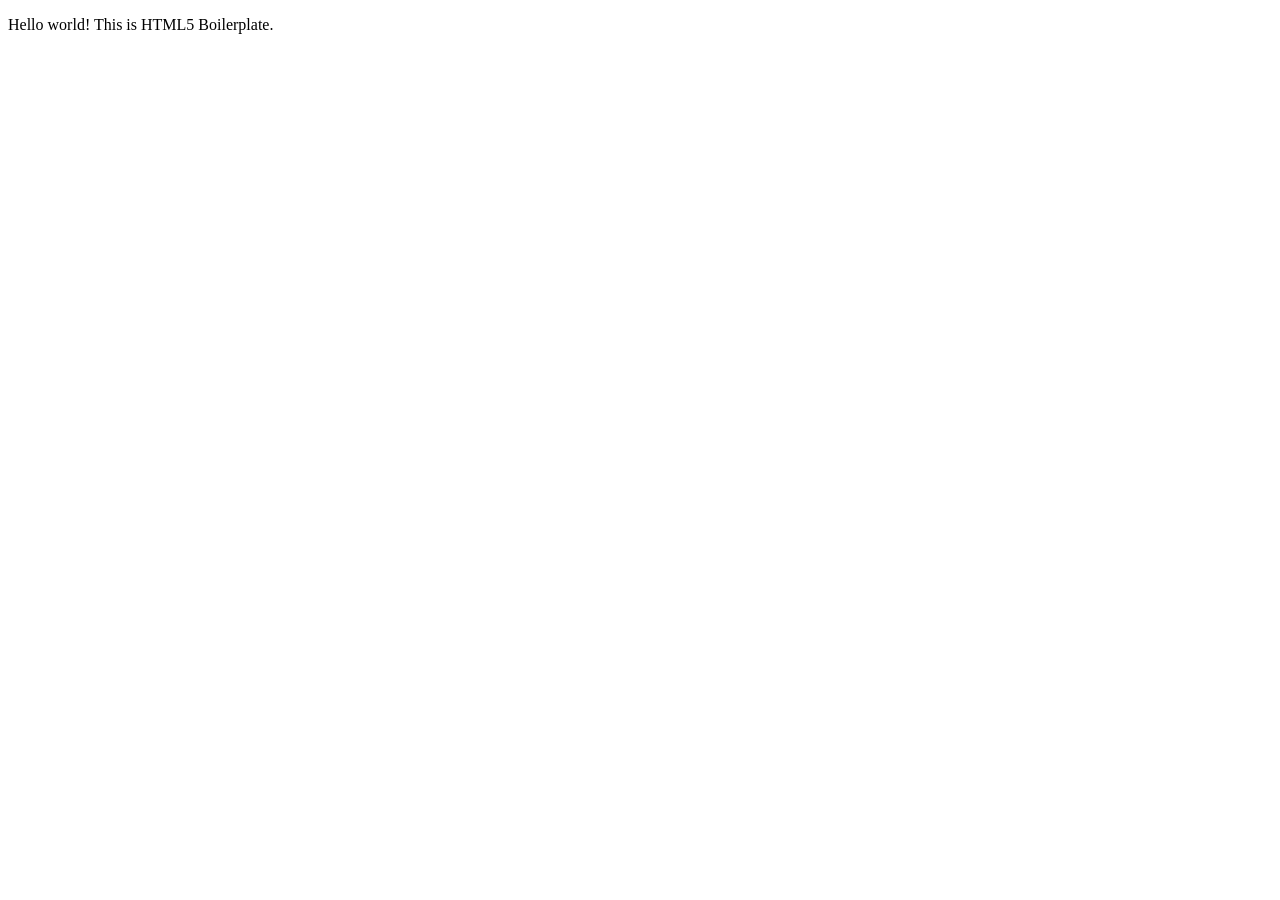
==== index.html @ 56082d40 "Commit html5 boilerplate" ====
<!DOCTYPE html>
<html class="no-js" lang="">
  <head>
    <meta charset="utf-8" />
    <title></title>
    <meta name="description" content="" />
    <meta name="viewport" content="width=device-width, initial-scale=1" />

    <link rel="manifest" href="site.webmanifest" />
    <link rel="apple-touch-icon" href="icon.png" />
    <!-- Place favicon.ico in the root directory -->

    <link rel="stylesheet" href="css/normalize.css" />
    <link rel="stylesheet" href="css/main.css" />

    <meta name="theme-color" content="#fafafa" />
  </head>

  <body>
    <!--[if IE]>
      <p class="browserupgrade">
        You are using an <strong>outdated</strong> browser. Please
        <a href="https://browsehappy.com/">upgrade your browser</a> to improve
        your experience and security.
      </p>
    <![endif]-->

    <!-- Add your site or application content here -->
    <p>Hello world! This is HTML5 Boilerplate.</p>
    <script src="js/vendor/modernizr-3.8.0.min.js"></script>
    <script
      src="https://code.jquery.com/jquery-3.4.1.min.js"
      integrity="sha256-CSXorXvZcTkaix6Yvo6HppcZGetbYMGWSFlBw8HfCJo="
      crossorigin="anonymous"
    ></script>
    <script>
      window.jQuery ||
        document.write(
          '<script src="js/vendor/jquery-3.4.1.min.js"><\/script>'
        );
    </script>
    <script src="js/plugins.js"></script>
    <script src="js/main.js"></script>

    <!-- Google Analytics: change UA-XXXXX-Y to be your site's ID. -->
    <script>
      window.ga = function () {
        ga.q.push(arguments);
      };
      ga.q = [];
      ga.l = +new Date();
      ga("create", "UA-XXXXX-Y", "auto");
      ga("set", "transport", "beacon");
      ga("send", "pageview");
    </script>
    <script src="https://www.google-analytics.com/analytics.js" async></script>
  </body>
</html>
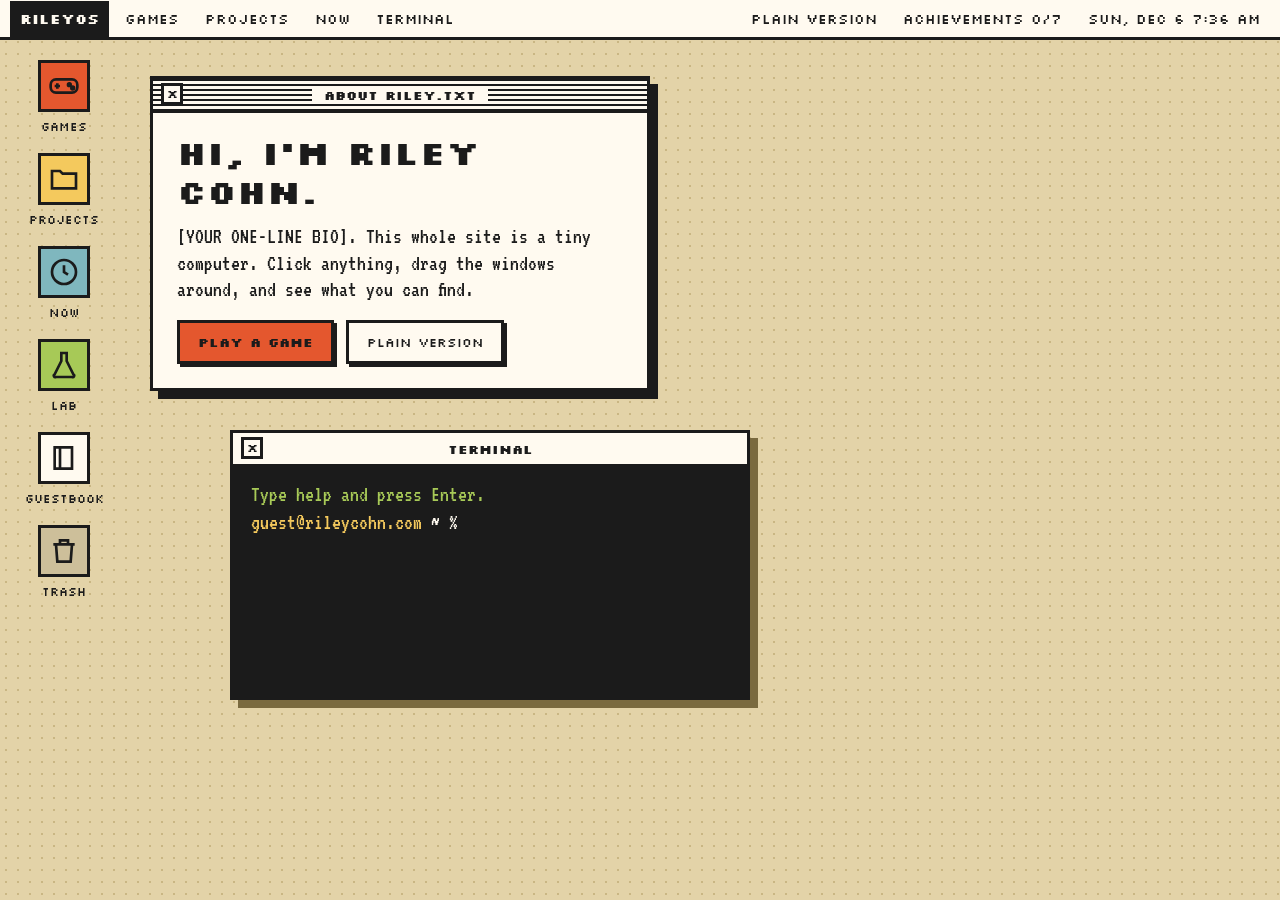
==== commit af51fdbd: "Build RileyOS pixel desktop homepage and cartridge arcade at /games Replace the HTML5 Boilerplate pl" ====
--- a/index.html
+++ b/index.html
@@ -1,58 +1,120 @@
-<!DOCTYPE html>
-<html class="no-js" lang="">
-  <head>
-    <meta charset="utf-8" />
-    <title></title>
-    <meta name="description" content="" />
-    <meta name="viewport" content="width=device-width, initial-scale=1" />
+<!doctype html>
+<html lang="en">
+<head>
+<meta charset="utf-8">
+<title>Riley Cohn</title>
+<meta name="description" content="Riley Cohn's personal site: a tiny desktop computer with games inside.">
+<meta name="viewport" content="width=device-width, initial-scale=1">
+<meta name="theme-color" content="#e3d3a8">
+<link rel="manifest" href="/site.webmanifest">
+<link rel="apple-touch-icon" href="/icon.png">
+<link rel="preconnect" href="https://fonts.googleapis.com">
+<link rel="preconnect" href="https://fonts.gstatic.com" crossorigin>
+<link rel="stylesheet" href="https://fonts.googleapis.com/css2?family=Silkscreen:wght@400;700&family=VT323&display=swap">
+<link rel="stylesheet" href="/css/os.css">
+</head>
+<body>
 
-    <link rel="manifest" href="site.webmanifest" />
-    <link rel="apple-touch-icon" href="icon.png" />
-    <!-- Place favicon.ico in the root directory -->
+<header class="menubar">
+  <button class="logo" data-open="about">RileyOS</button>
+  <a href="/games/">Games</a>
+  <button data-open="projects">Projects</button>
+  <button data-open="now">Now</button>
+  <button data-open="terminal">Terminal</button>
+  <span class="spacer"></span>
+  <button id="mode">Plain version</button>
+  <button id="ach-count" data-open="achievements">Achievements</button>
+  <span id="clock"></span>
+</header>
 
-    <link rel="stylesheet" href="css/normalize.css" />
-    <link rel="stylesheet" href="css/main.css" />
+<main class="desktop" id="desktop">
 
-    <meta name="theme-color" content="#fafafa" />
-  </head>
+  <nav class="icons" aria-label="Desktop">
+    <a class="icon" href="/games/"><span class="tile" style="background: var(--red)"><svg viewBox="0 0 24 24" aria-hidden="true"><rect x="2" y="7" width="20" height="10" rx="4"/><path d="M7 10v4M5 12h4"/><circle cx="16" cy="11" r="1"/><circle cx="18.5" cy="13.5" r="1"/></svg></span><span class="label">Games</span></a>
+    <button class="icon" data-open="projects"><span class="tile" style="background: var(--yellow)"><svg viewBox="0 0 24 24" aria-hidden="true"><path d="M3 6h6l2 2h10v11H3z"/></svg></span><span class="label">Projects</span></button>
+    <button class="icon" data-open="now"><span class="tile" style="background: var(--blue)"><svg viewBox="0 0 24 24" aria-hidden="true"><circle cx="12" cy="12" r="9"/><path d="M12 7v5l3 2"/></svg></span><span class="label">Now</span></button>
+    <button class="icon" data-open="lab"><span class="tile" style="background: var(--green)"><svg viewBox="0 0 24 24" aria-hidden="true"><path d="M9 3h6M10 3v6l-5 10a1 1 0 0 0 1 2h12a1 1 0 0 0 1-2l-5-10V3"/></svg></span><span class="label">Lab</span></button>
+    <button class="icon" data-open="guestbook"><span class="tile"><svg viewBox="0 0 24 24" aria-hidden="true"><path d="M5 4h13v16H5zM9 4v16"/></svg></span><span class="label">Guestbook</span></button>
+    <button class="icon" data-open="trash"><span class="tile" style="background: #cdbf9a"><svg viewBox="0 0 24 24" aria-hidden="true"><path d="M4 7h16M9 7V4h6v3M6 7l1 13h10l1-13"/></svg></span><span class="label">Trash</span></button>
+  </nav>
 
-  <body>
-    <!--[if IE]>
-      <p class="browserupgrade">
-        You are using an <strong>outdated</strong> browser. Please
-        <a href="https://browsehappy.com/">upgrade your browser</a> to improve
-        your experience and security.
-      </p>
-    <![endif]-->
+  <!-- TODO(Riley): replace the [BRACKETED] text below with your own words. -->
 
-    <!-- Add your site or application content here -->
-    <p>Hello world! This is HTML5 Boilerplate.</p>
-    <script src="js/vendor/modernizr-3.8.0.min.js"></script>
-    <script
-      src="https://code.jquery.com/jquery-3.4.1.min.js"
-      integrity="sha256-CSXorXvZcTkaix6Yvo6HppcZGetbYMGWSFlBw8HfCJo="
-      crossorigin="anonymous"
-    ></script>
-    <script>
-      window.jQuery ||
-        document.write(
-          '<script src="js/vendor/jquery-3.4.1.min.js"><\/script>'
-        );
-    </script>
-    <script src="js/plugins.js"></script>
-    <script src="js/main.js"></script>
+  <section class="window" id="w-about" data-x="150" data-y="36" style="width: 500px">
+    <div class="titlebar"><button class="close" aria-label="Close About">x</button><span class="title">About Riley.txt</span></div>
+    <div class="content">
+      <h1>Hi, I'm Riley Cohn.</h1>
+      <p>[YOUR ONE-LINE BIO]. This whole site is a tiny computer. Click anything, drag the windows around, and see what you can find.</p>
+      <div class="btn-row">
+        <a class="btn primary" href="/games/">Play a game</a>
+        <button class="btn" data-mode>Plain version</button>
+      </div>
+    </div>
+  </section>
 
-    <!-- Google Analytics: change UA-XXXXX-Y to be your site's ID. -->
-    <script>
-      window.ga = function () {
-        ga.q.push(arguments);
-      };
-      ga.q = [];
-      ga.l = +new Date();
-      ga("create", "UA-XXXXX-Y", "auto");
-      ga("set", "transport", "beacon");
-      ga("send", "pageview");
-    </script>
-    <script src="https://www.google-analytics.com/analytics.js" async></script>
-  </body>
+  <section class="window" id="w-projects" data-x="560" data-y="150" hidden>
+    <div class="titlebar"><button class="close" aria-label="Close Projects">x</button><span class="title">/projects</span></div>
+    <div class="content">
+      <h2>Projects</h2>
+      <ul>
+        <li>[PROJECT 1]: [WHAT IT IS]</li>
+        <li>[PROJECT 2]: [WHAT IT IS]</li>
+        <li><a href="/games/">The arcade</a>: small games I built for fun</li>
+      </ul>
+    </div>
+  </section>
+
+  <section class="window" id="w-now" data-x="700" data-y="60" style="width: 380px" hidden>
+    <div class="titlebar"><button class="close" aria-label="Close Now">x</button><span class="title">now.txt</span></div>
+    <div class="content">
+      <h2>Now</h2>
+      <p id="now-text">[WHAT YOU'RE UP TO THIS MONTH]</p>
+    </div>
+  </section>
+
+  <section class="window" id="w-lab" data-x="420" data-y="230" style="width: 400px" hidden>
+    <div class="titlebar"><button class="close" aria-label="Close Lab">x</button><span class="title">/lab</span></div>
+    <div class="content">
+      <h2>Lab</h2>
+      <p>Half-finished experiments go here. Nothing has escaped yet.</p>
+    </div>
+  </section>
+
+  <section class="window" id="w-guestbook" data-x="480" data-y="120" style="width: 400px" hidden>
+    <div class="titlebar"><button class="close" aria-label="Close Guestbook">x</button><span class="title">Guestbook</span></div>
+    <div class="content">
+      <h2>Guestbook</h2>
+      <p>Coming soon. The pen is still being sharpened.</p>
+    </div>
+  </section>
+
+  <section class="window no-plain" id="w-trash" data-x="300" data-y="200" style="width: 420px" hidden>
+    <div class="titlebar"><button class="close" aria-label="Close Trash">x</button><span class="title">Trash</span></div>
+    <div class="content">
+      <p>1 item</p>
+      <p><b>old_homepage.html</b><br>"Hello world! This is HTML5 Boilerplate."</p>
+    </div>
+  </section>
+
+  <section class="window no-plain" id="w-achievements" data-x="640" data-y="80" style="width: 420px" hidden>
+    <div class="titlebar"><button class="close" aria-label="Close Achievements">x</button><span class="title">Achievements</span></div>
+    <div class="content"><ul class="ach-list" id="ach-list"></ul></div>
+  </section>
+
+  <section class="window terminal" id="w-terminal" data-x="230" data-y="390" style="width: 520px">
+    <div class="titlebar"><button class="close" aria-label="Close Terminal">x</button><span class="title">Terminal</span></div>
+    <div class="content" id="term">
+      <div id="term-log"><div class="out">Type help and press Enter.</div></div>
+      <form id="term-form" autocomplete="off">
+        <label for="term-input"><span class="who">guest@rileycohn.com</span> ~ %</label>
+        <input id="term-input" spellcheck="false" autocapitalize="off">
+      </form>
+    </div>
+  </section>
+
+</main>
+
+<script src="/js/achievements.js"></script>
+<script src="/js/os.js"></script>
+</body>
 </html>
--- a/css/os.css
+++ b/css/os.css
@@ -0,0 +1,113 @@
+/* RileyOS: sand desktop, cream windows, ink borders, hard shadows. */
+:root {
+  --sand: #e3d3a8; --sand-dot: #c9b683; --paper: #fffaf0; --ink: #1b1b1b;
+  --red: #e4572e; --yellow: #f4c95d; --blue: #7fb7be; --green: #a7c957;
+  --pixel: 'Silkscreen', monospace; --mono: 'VT323', monospace;
+}
+* { box-sizing: border-box; }
+html, body { height: 100%; margin: 0; }
+body {
+  display: flex; flex-direction: column; color: var(--ink);
+  background: var(--sand) radial-gradient(var(--sand-dot) 1.5px, transparent 1.5px) 0 0 / 12px 12px;
+  font: 22px/1.2 var(--mono);
+}
+button { font: inherit; color: inherit; cursor: pointer; }
+a { color: var(--ink); }
+a:hover { color: #b93a1a; }
+:focus-visible { outline: 3px dashed var(--red); outline-offset: 2px; }
+h1, h2 { font-family: var(--pixel); margin: 0; line-height: 1.15; }
+h1 { font-size: 34px; }
+h2 { font-size: 18px; }
+p, ul { margin: 0; }
+ul { padding-left: 22px; }
+
+.menubar {
+  flex: none; min-height: 40px; display: flex; flex-wrap: wrap; align-items: center; gap: 4px 6px;
+  padding: 0 10px; background: var(--paper); border-bottom: 3px solid var(--ink);
+  font: 14px var(--pixel);
+}
+.menubar button, .menubar a {
+  min-height: 36px; padding: 0 10px; display: inline-flex; align-items: center;
+  background: none; border: 0; text-decoration: none; color: var(--ink);
+}
+.menubar button:hover, .menubar a:hover { background: var(--ink); color: var(--paper); }
+.menubar .logo { background: var(--ink); color: var(--paper); font-weight: 700; }
+.menubar .spacer { flex: 1; }
+.menubar #clock { padding: 0 10px; }
+
+.desktop { flex: 1; position: relative; overflow: hidden; }
+
+.icons {
+  position: absolute; left: 16px; top: 16px; bottom: 16px; display: flex; flex-direction: column;
+  flex-wrap: wrap; align-content: flex-start; gap: 10px; font: 12px var(--pixel);
+}
+.icon {
+  width: 96px; padding: 4px; display: flex; flex-direction: column; align-items: center; gap: 6px;
+  background: none; border: 0; text-decoration: none; color: var(--ink); text-align: center;
+}
+.icon .tile {
+  width: 52px; height: 52px; display: flex; align-items: center; justify-content: center;
+  border: 3px solid var(--ink); background: var(--paper);
+}
+.icon svg { width: 32px; height: 32px; fill: none; stroke: currentColor; stroke-width: 2; }
+.icon .label { padding: 1px 6px; }
+.icon:hover .label, .icon:focus-visible .label { background: var(--ink); color: var(--paper); }
+.icon:hover .tile { transform: translate(-2px, -2px); box-shadow: 4px 4px 0 var(--ink); }
+
+.window {
+  position: absolute; width: 480px; max-width: calc(100% - 16px); background: var(--paper);
+  border: 3px solid var(--ink); box-shadow: 8px 8px 0 var(--ink);
+}
+.window[hidden] { display: none; }
+.titlebar {
+  height: 34px; display: flex; align-items: center; justify-content: center; position: relative;
+  background: repeating-linear-gradient(var(--ink) 0 2px, var(--paper) 2px 5px);
+  border-bottom: 3px solid var(--ink); cursor: grab; touch-action: none; user-select: none;
+}
+.titlebar:active { cursor: grabbing; }
+.titlebar .title { background: var(--paper); padding: 0 12px; font: 700 13px var(--pixel); }
+.titlebar .close {
+  position: absolute; left: 8px; top: 4px; width: 22px; height: 22px; padding: 0;
+  background: var(--paper); border: 3px solid var(--ink); font: 700 11px/1 var(--pixel);
+}
+.titlebar .close::after { content: ''; position: absolute; inset: -12px; } /* bigger tap target */
+.titlebar .close:hover { background: var(--red); }
+.content { padding: 20px 24px 24px; display: flex; flex-direction: column; gap: 12px; max-height: 60vh; overflow: auto; }
+
+.btn-row { display: flex; flex-wrap: wrap; gap: 12px; margin-top: 6px; font: 13px var(--pixel); }
+.btn {
+  min-height: 44px; padding: 0 18px; display: inline-flex; align-items: center; text-decoration: none;
+  background: var(--paper); color: var(--ink); border: 3px solid var(--ink); box-shadow: 3px 3px 0 var(--ink);
+}
+.btn.primary { background: var(--red); font-weight: 700; }
+.btn:hover { color: var(--ink); transform: translate(-1px, -1px); box-shadow: 4px 4px 0 var(--ink); }
+.btn:active { transform: translate(3px, 3px); box-shadow: none; }
+
+.terminal { background: var(--ink); color: var(--paper); box-shadow: 8px 8px 0 #7a6a3f; }
+.terminal .titlebar { background: var(--paper); color: var(--ink); }
+.terminal .content { height: 230px; gap: 0; padding: 14px 18px; line-height: 1.25; }
+.terminal .who { color: var(--yellow); }
+.terminal .out { color: var(--green); white-space: pre-wrap; }
+.terminal form { display: flex; gap: 8px; }
+.terminal input {
+  flex: 1; min-width: 0; padding: 0; background: none; border: 0; outline: 0;
+  color: var(--paper); font: inherit; caret-color: var(--paper);
+}
+
+.ach-list { list-style: none; padding: 0; display: flex; flex-direction: column; gap: 6px; }
+.ach-list li { display: flex; gap: 10px; align-items: baseline; }
+.ach-list .box { font-family: var(--pixel); font-size: 13px; }
+.ach-list .locked { color: #6b6250; }
+
+/* Plain mode: the same windows as one readable column. Also used on phones. */
+.plain body { display: block; height: auto; }
+.plain .desktop { overflow: visible; max-width: 640px; margin: 0 auto; padding: 16px; display: flex; flex-direction: column; gap: 20px; }
+.plain .icons { position: static; flex-direction: row; justify-content: center; }
+.plain .window { position: static !important; display: block; width: auto !important; max-width: none; }
+.plain .window.terminal, .plain .window.no-plain { display: none; }
+.plain .titlebar { cursor: default; }
+.plain .titlebar .close { display: none; }
+.plain .content { max-height: none; }
+.plain [data-mode], .plain #clock, .plain [data-open='terminal'] { display: none; }
+
+@media (prefers-reduced-motion: reduce) { * { transition: none !important; } }
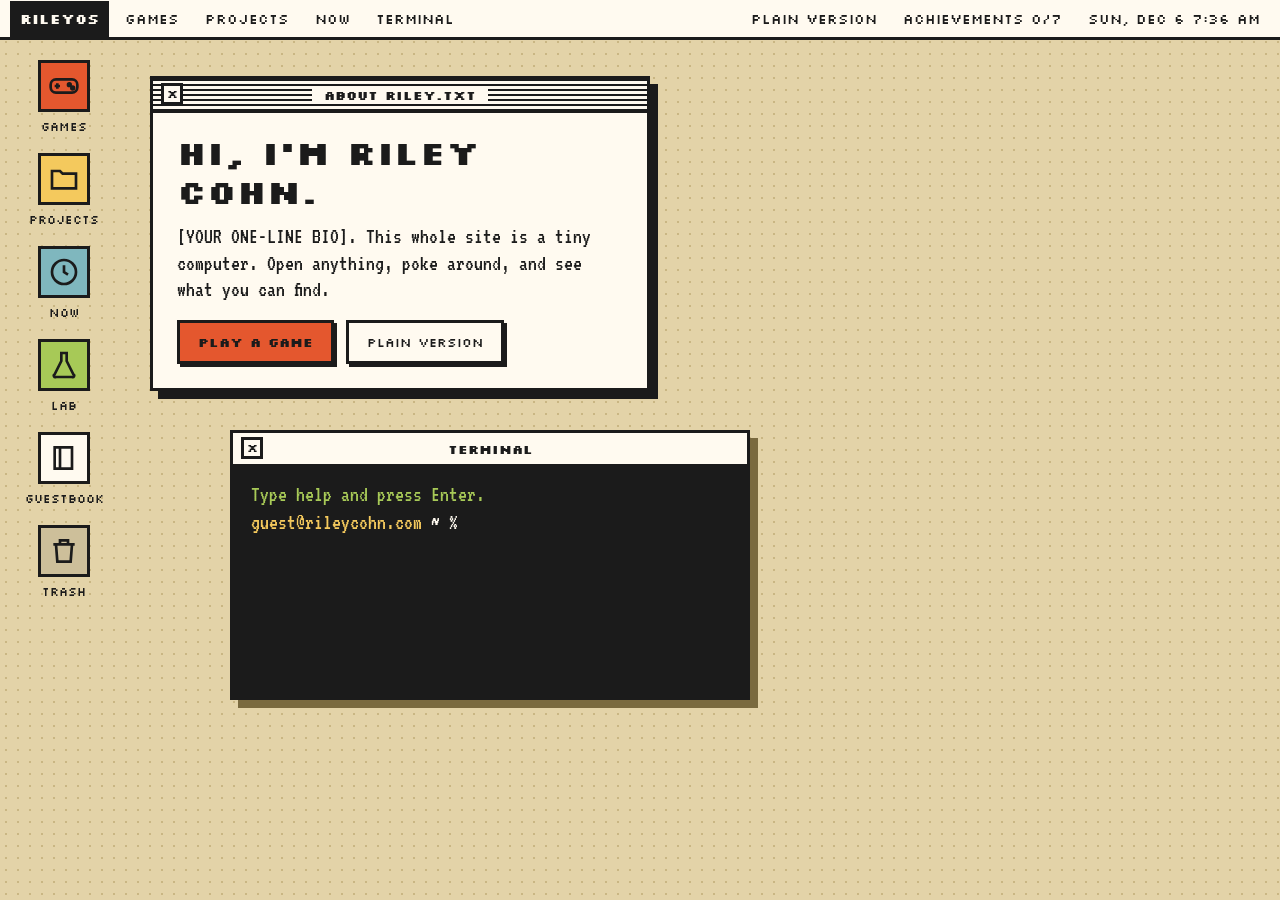
==== commit 17cc48ec: "Give the homepage a phone-OS layout on narrow screens Below 720px RileyOS shows a status bar, a hell" ====
--- a/index.html
+++ b/index.html
@@ -30,8 +30,8 @@
 <main class="desktop" id="desktop">
 
   <nav class="icons" aria-label="Desktop">
-    <a class="icon" href="/games/"><span class="tile" style="background: var(--red)"><svg viewBox="0 0 24 24" aria-hidden="true"><rect x="2" y="7" width="20" height="10" rx="4"/><path d="M7 10v4M5 12h4"/><circle cx="16" cy="11" r="1"/><circle cx="18.5" cy="13.5" r="1"/></svg></span><span class="label">Games</span></a>
-    <button class="icon" data-open="projects"><span class="tile" style="background: var(--yellow)"><svg viewBox="0 0 24 24" aria-hidden="true"><path d="M3 6h6l2 2h10v11H3z"/></svg></span><span class="label">Projects</span></button>
+    <a class="icon in-dock" href="/games/"><span class="tile" style="background: var(--red)"><svg viewBox="0 0 24 24" aria-hidden="true"><rect x="2" y="7" width="20" height="10" rx="4"/><path d="M7 10v4M5 12h4"/><circle cx="16" cy="11" r="1"/><circle cx="18.5" cy="13.5" r="1"/></svg></span><span class="label">Games</span></a>
+    <button class="icon in-dock" data-open="projects"><span class="tile" style="background: var(--yellow)"><svg viewBox="0 0 24 24" aria-hidden="true"><path d="M3 6h6l2 2h10v11H3z"/></svg></span><span class="label">Projects</span></button>
     <button class="icon" data-open="now"><span class="tile" style="background: var(--blue)"><svg viewBox="0 0 24 24" aria-hidden="true"><circle cx="12" cy="12" r="9"/><path d="M12 7v5l3 2"/></svg></span><span class="label">Now</span></button>
     <button class="icon" data-open="lab"><span class="tile" style="background: var(--green)"><svg viewBox="0 0 24 24" aria-hidden="true"><path d="M9 3h6M10 3v6l-5 10a1 1 0 0 0 1 2h12a1 1 0 0 0 1-2l-5-10V3"/></svg></span><span class="label">Lab</span></button>
     <button class="icon" data-open="guestbook"><span class="tile"><svg viewBox="0 0 24 24" aria-hidden="true"><path d="M5 4h13v16H5zM9 4v16"/></svg></span><span class="label">Guestbook</span></button>
@@ -44,7 +44,7 @@
     <div class="titlebar"><button class="close" aria-label="Close About">x</button><span class="title">About Riley.txt</span></div>
     <div class="content">
       <h1>Hi, I'm Riley Cohn.</h1>
-      <p>[YOUR ONE-LINE BIO]. This whole site is a tiny computer. Click anything, drag the windows around, and see what you can find.</p>
+      <p>[YOUR ONE-LINE BIO]. This whole site is a tiny computer. Open anything, poke around, and see what you can find.</p>
       <div class="btn-row">
         <a class="btn primary" href="/games/">Play a game</a>
         <button class="btn" data-mode>Plain version</button>
@@ -112,6 +112,13 @@
     </div>
   </section>
 
+  <nav class="dock" aria-label="Dock">
+    <a class="icon" href="/games/"><span class="tile" style="background: var(--red)"><svg viewBox="0 0 24 24" aria-hidden="true"><rect x="2" y="7" width="20" height="10" rx="4"/><path d="M7 10v4M5 12h4"/><circle cx="16" cy="11" r="1"/><circle cx="18.5" cy="13.5" r="1"/></svg></span><span class="label">Games</span></a>
+    <button class="icon" data-open="projects"><span class="tile" style="background: var(--yellow)"><svg viewBox="0 0 24 24" aria-hidden="true"><path d="M3 6h6l2 2h10v11H3z"/></svg></span><span class="label">Projects</span></button>
+    <button class="icon" data-open="terminal"><span class="tile" style="background: var(--ink); color: var(--paper)"><svg viewBox="0 0 24 24" aria-hidden="true"><path d="M4 5h16v14H4zM7 10l3 2-3 2M12 15h4"/></svg></span><span class="label">Terminal</span></button>
+    <button class="icon" data-open="achievements"><span class="tile" style="background: var(--yellow)"><svg viewBox="0 0 24 24" aria-hidden="true"><path d="M7 4h10v5a5 5 0 0 1-10 0zM12 14v4M8 20h8M7 6H4c0 3 1 4 3 4M17 6h3c0 3-1 4-3 4"/></svg></span><span class="label">Trophies</span></button>
+  </nav>
+
 </main>
 
 <script src="/js/achievements.js"></script>
--- a/css/os.css
+++ b/css/os.css
@@ -99,7 +99,40 @@
 .ach-list .box { font-family: var(--pixel); font-size: 13px; }
 .ach-list .locked { color: #6b6250; }
 
-/* Plain mode: the same windows as one readable column. Also used on phones. */
+.dock { display: none; }
+
+/* Phone mode: status bar, a hello widget, an app grid and a dock. Apps open full screen. */
+.phone .menubar { flex-wrap: nowrap; height: 40px; }
+.phone .menubar > :not(.logo):not(.spacer):not(#clock) { display: none; }
+.phone .desktop { overflow-y: auto; padding: 16px; display: flex; flex-direction: column; gap: 20px; }
+.phone .icons, .phone .dock {
+  position: static; display: grid; grid-template-columns: repeat(4, minmax(0, 1fr)); gap: 16px 4px;
+  font: 11px var(--pixel);
+}
+.phone .icons .in-dock { display: none; }
+.phone .icon { width: auto; padding: 0; }
+.phone .icon .tile { width: 60px; height: 60px; box-shadow: 3px 3px 0 var(--ink); }
+.phone .icon svg { width: 36px; height: 36px; }
+.phone .dock {
+  margin-top: auto; padding: 12px 8px 8px; background: var(--paper);
+  border: 3px solid var(--ink); box-shadow: 6px 6px 0 var(--ink);
+}
+.phone .window {
+  position: fixed !important; left: 0 !important; top: 40px !important; right: 0; bottom: 0; z-index: 50 !important;
+  width: auto !important; max-width: none; border: 0; box-shadow: none; display: flex; flex-direction: column;
+}
+.phone .window[hidden] { display: none; }
+.phone .titlebar { height: 48px; flex: none; cursor: default; }
+.phone .titlebar .close { left: 6px; top: 5px; width: 38px; height: 38px; font-size: 0; }
+.phone .titlebar .close::before { content: '<'; font-size: 16px; }
+.phone .content { flex: 1; max-height: none; }
+.phone .terminal .content { height: auto; }
+.phone #w-about { position: static !important; display: block; order: -1; border: 3px solid var(--ink); box-shadow: 6px 6px 0 var(--ink); }
+.phone #w-about .titlebar, .phone [data-mode] { display: none; }
+.phone #w-about .content { padding: 18px 20px 20px; }
+.phone #w-about h1 { font-size: 28px; }
+
+/* Plain mode: the same windows as one readable column. */
 .plain body { display: block; height: auto; }
 .plain .desktop { overflow: visible; max-width: 640px; margin: 0 auto; padding: 16px; display: flex; flex-direction: column; gap: 20px; }
 .plain .icons { position: static; flex-direction: row; justify-content: center; }
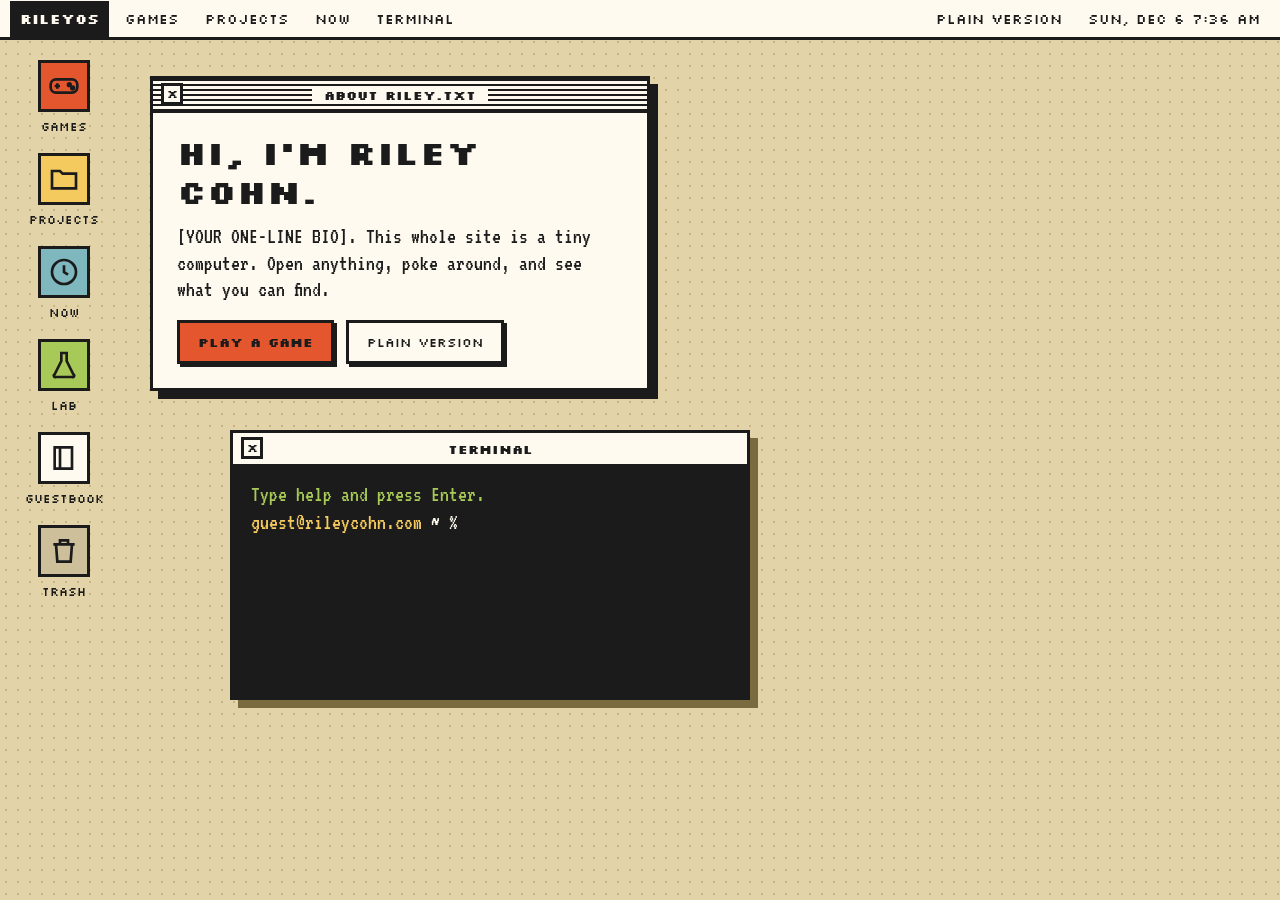
==== commit 22b04f1d: "Remove achievements Drop the achievements script, window, menu item, dock icon, toasts and Konami co" ====
--- a/index.html
+++ b/index.html
@@ -23,7 +23,6 @@
   <button data-open="terminal">Terminal</button>
   <span class="spacer"></span>
   <button id="mode">Plain version</button>
-  <button id="ach-count" data-open="achievements">Achievements</button>
   <span id="clock"></span>
 </header>
 
@@ -96,11 +95,6 @@
     </div>
   </section>
 
-  <section class="window no-plain" id="w-achievements" data-x="640" data-y="80" style="width: 420px" hidden>
-    <div class="titlebar"><button class="close" aria-label="Close Achievements">x</button><span class="title">Achievements</span></div>
-    <div class="content"><ul class="ach-list" id="ach-list"></ul></div>
-  </section>
-
   <section class="window terminal" id="w-terminal" data-x="230" data-y="390" style="width: 520px">
     <div class="titlebar"><button class="close" aria-label="Close Terminal">x</button><span class="title">Terminal</span></div>
     <div class="content" id="term">
@@ -116,12 +110,10 @@
     <a class="icon" href="/games/"><span class="tile" style="background: var(--red)"><svg viewBox="0 0 24 24" aria-hidden="true"><rect x="2" y="7" width="20" height="10" rx="4"/><path d="M7 10v4M5 12h4"/><circle cx="16" cy="11" r="1"/><circle cx="18.5" cy="13.5" r="1"/></svg></span><span class="label">Games</span></a>
     <button class="icon" data-open="projects"><span class="tile" style="background: var(--yellow)"><svg viewBox="0 0 24 24" aria-hidden="true"><path d="M3 6h6l2 2h10v11H3z"/></svg></span><span class="label">Projects</span></button>
     <button class="icon" data-open="terminal"><span class="tile" style="background: var(--ink); color: var(--paper)"><svg viewBox="0 0 24 24" aria-hidden="true"><path d="M4 5h16v14H4zM7 10l3 2-3 2M12 15h4"/></svg></span><span class="label">Terminal</span></button>
-    <button class="icon" data-open="achievements"><span class="tile" style="background: var(--yellow)"><svg viewBox="0 0 24 24" aria-hidden="true"><path d="M7 4h10v5a5 5 0 0 1-10 0zM12 14v4M8 20h8M7 6H4c0 3 1 4 3 4M17 6h3c0 3-1 4-3 4"/></svg></span><span class="label">Trophies</span></button>
   </nav>
 
 </main>
 
-<script src="/js/achievements.js"></script>
 <script src="/js/os.js"></script>
 </body>
 </html>
--- a/css/os.css
+++ b/css/os.css
@@ -94,11 +94,6 @@
   color: var(--paper); font: inherit; caret-color: var(--paper);
 }
 
-.ach-list { list-style: none; padding: 0; display: flex; flex-direction: column; gap: 6px; }
-.ach-list li { display: flex; gap: 10px; align-items: baseline; }
-.ach-list .box { font-family: var(--pixel); font-size: 13px; }
-.ach-list .locked { color: #6b6250; }
-
 .dock { display: none; }
 
 /* Phone mode: status bar, a hello widget, an app grid and a dock. Apps open full screen. */
@@ -114,7 +109,7 @@
 .phone .icon .tile { width: 60px; height: 60px; box-shadow: 3px 3px 0 var(--ink); }
 .phone .icon svg { width: 36px; height: 36px; }
 .phone .dock {
-  margin-top: auto; padding: 12px 8px 8px; background: var(--paper);
+  grid-template-columns: repeat(3, minmax(0, 1fr)); margin-top: auto; padding: 12px 8px 8px; background: var(--paper);
   border: 3px solid var(--ink); box-shadow: 6px 6px 0 var(--ink);
 }
 .phone .window {
